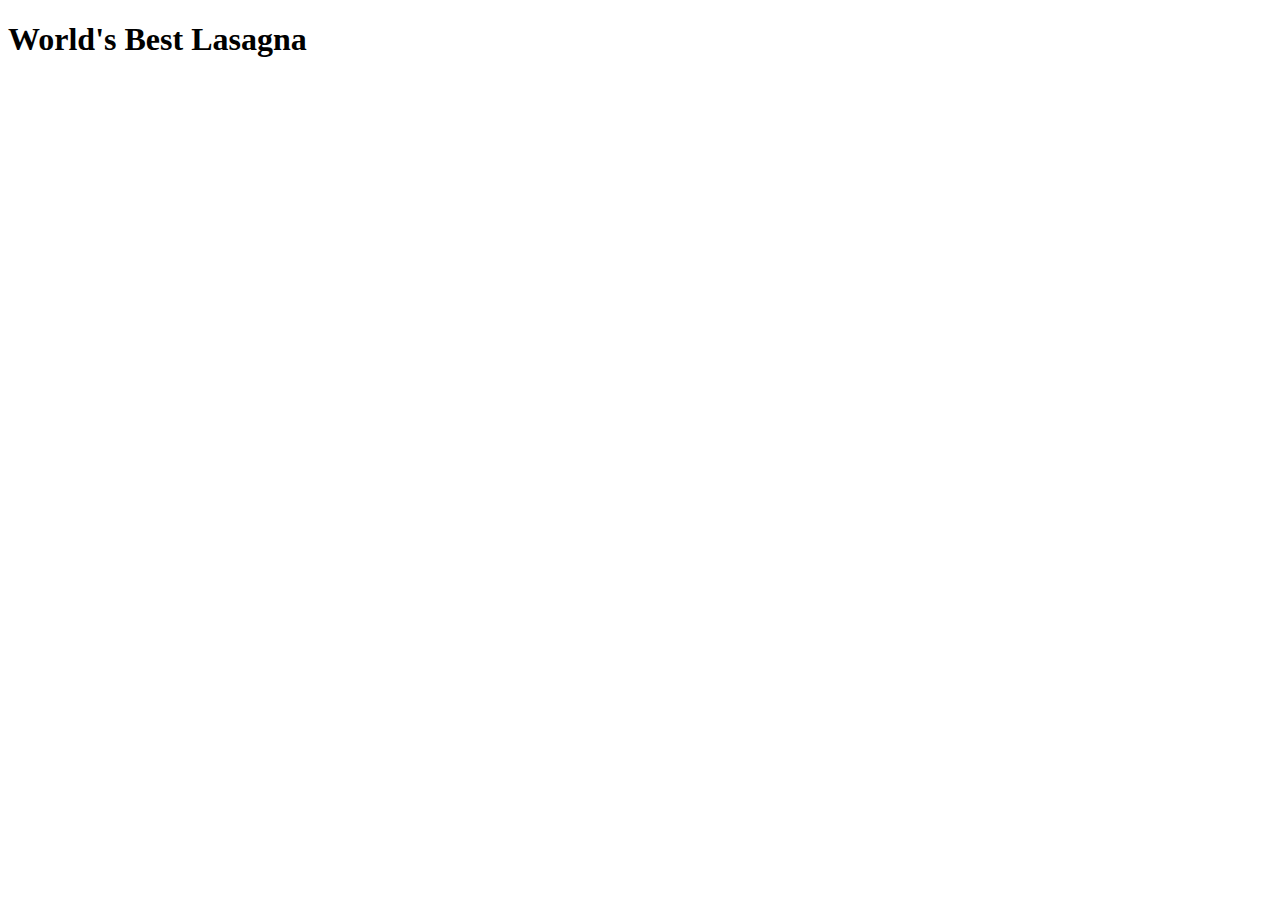
==== recipes/lasagna.html @ 0c5dee88 "Add All Recipes Homepage and World's Best Lasagna Recipe Page" ====
<!DOCTYPE html>
<html lang="en">
<head>
    <meta charset="UTF-8">
    <meta name="viewport" content="width=device-width, initial-scale=1.0">
    <title>World's Best Lasagna</title>
</head>
<body>
    <h1>World's Best Lasagna</h1>
</body>
</html>
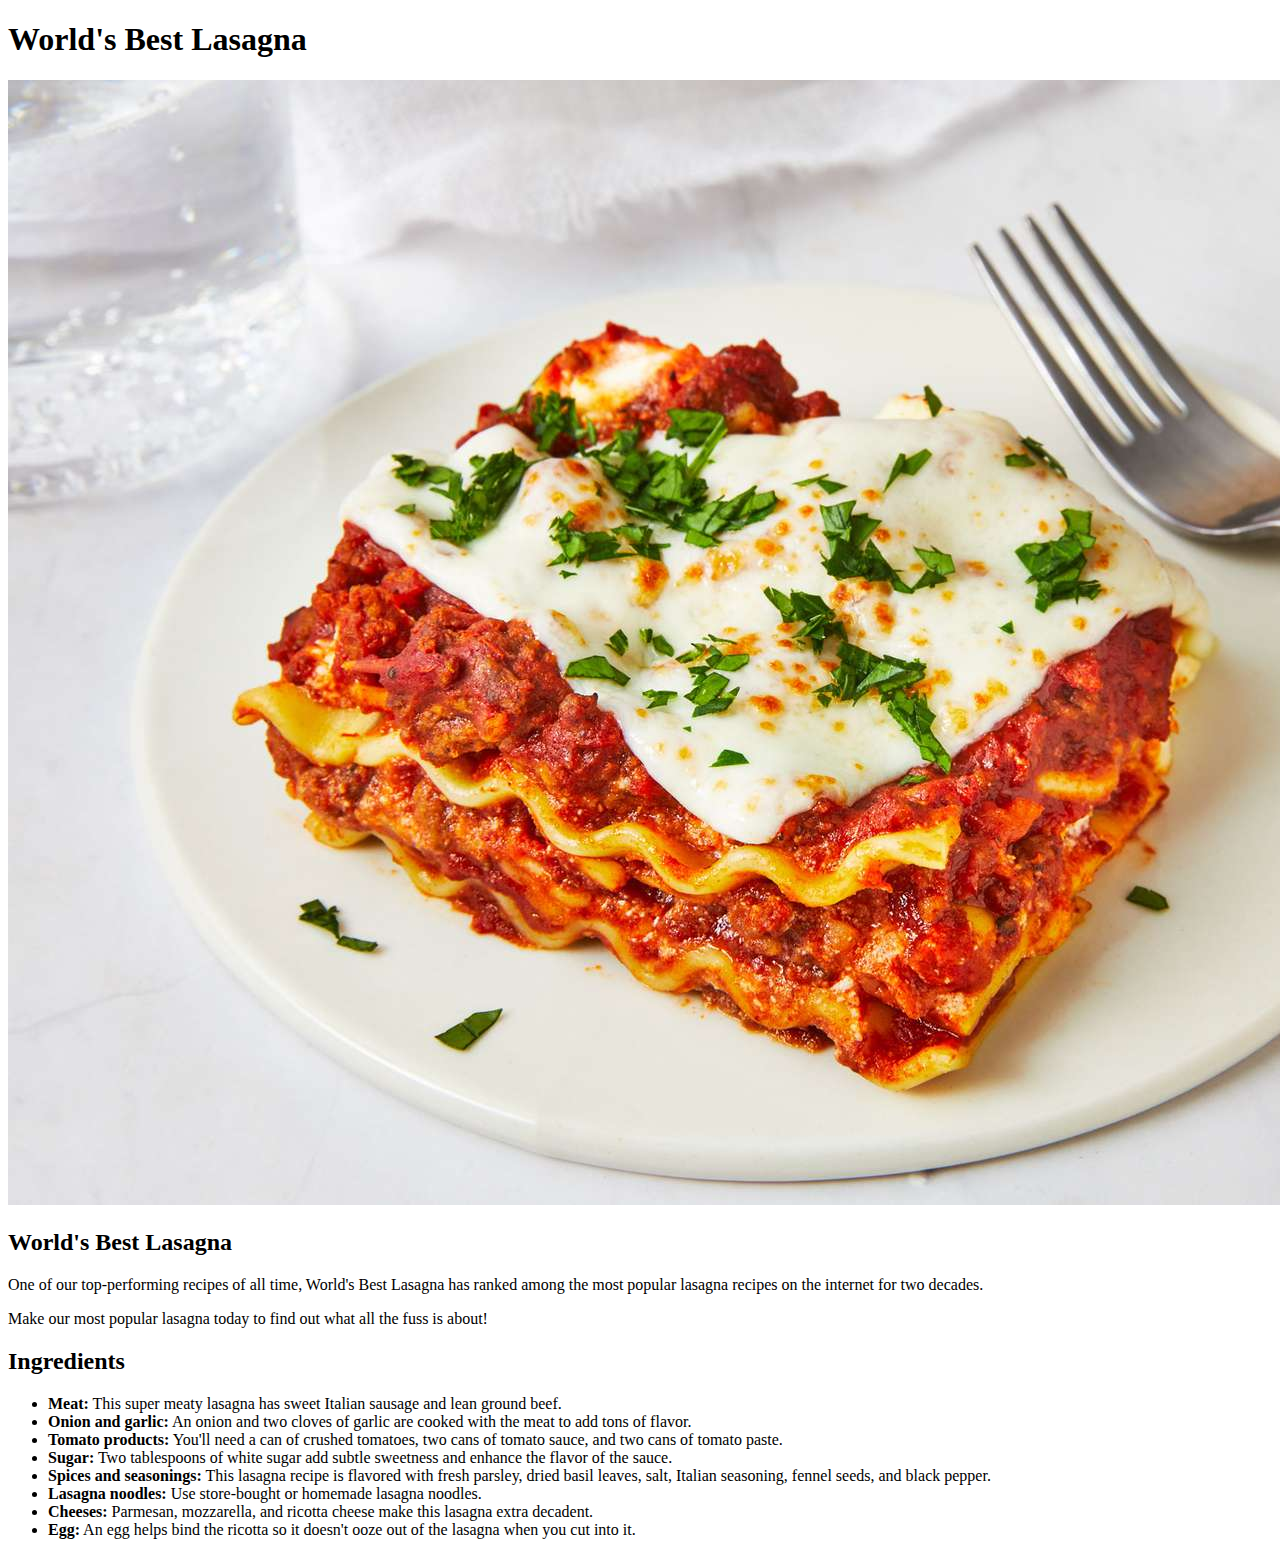
==== commit 61152751: "Add lasagna.jpg, World's Best Lasagna description and Ingredients list to lasagna.html" ====
--- a/recipes/lasagna.html
+++ b/recipes/lasagna.html
@@ -7,5 +7,20 @@
 </head>
 <body>
     <h1>World's Best Lasagna</h1>
+    <img src="../images/lasagna.jpg" alt="World's Best Lasagna">
+    <h2>World's Best Lasagna</h2>
+    <p>One of our top-performing recipes of all time, World's Best Lasagna has ranked among the most popular lasagna recipes on the internet for two decades.</p>
+    <p>Make our most popular lasagna today to find out what all the fuss is about!</p>
+    <h2>Ingredients</h2>
+    <ul>
+        <li><strong>Meat:</strong> This super meaty lasagna has sweet Italian sausage and lean ground beef.</li>
+        <li><strong>Onion and garlic:</strong> An onion and two cloves of garlic are cooked with the meat to add tons of flavor.</li>
+        <li><strong>Tomato products:</strong> You'll need a can of crushed tomatoes, two cans of tomato sauce, and two cans of tomato paste.</li>
+        <li><strong>Sugar:</strong> Two tablespoons of white sugar add subtle sweetness and enhance the flavor of the sauce.</li>
+        <li><strong>Spices and seasonings:</strong> This lasagna recipe is flavored with fresh parsley, dried basil leaves, salt, Italian seasoning, fennel seeds, and black pepper.</li>
+        <li><strong>Lasagna noodles:</strong> Use store-bought or homemade lasagna noodles.</li>
+        <li><strong>Cheeses:</strong> Parmesan, mozzarella, and ricotta cheese make this lasagna extra decadent.</li>
+        <li><strong>Egg:</strong> An egg helps bind the ricotta so it doesn't ooze out of the lasagna when you cut into it.</li>
+    </ul>
 </body>
 </html>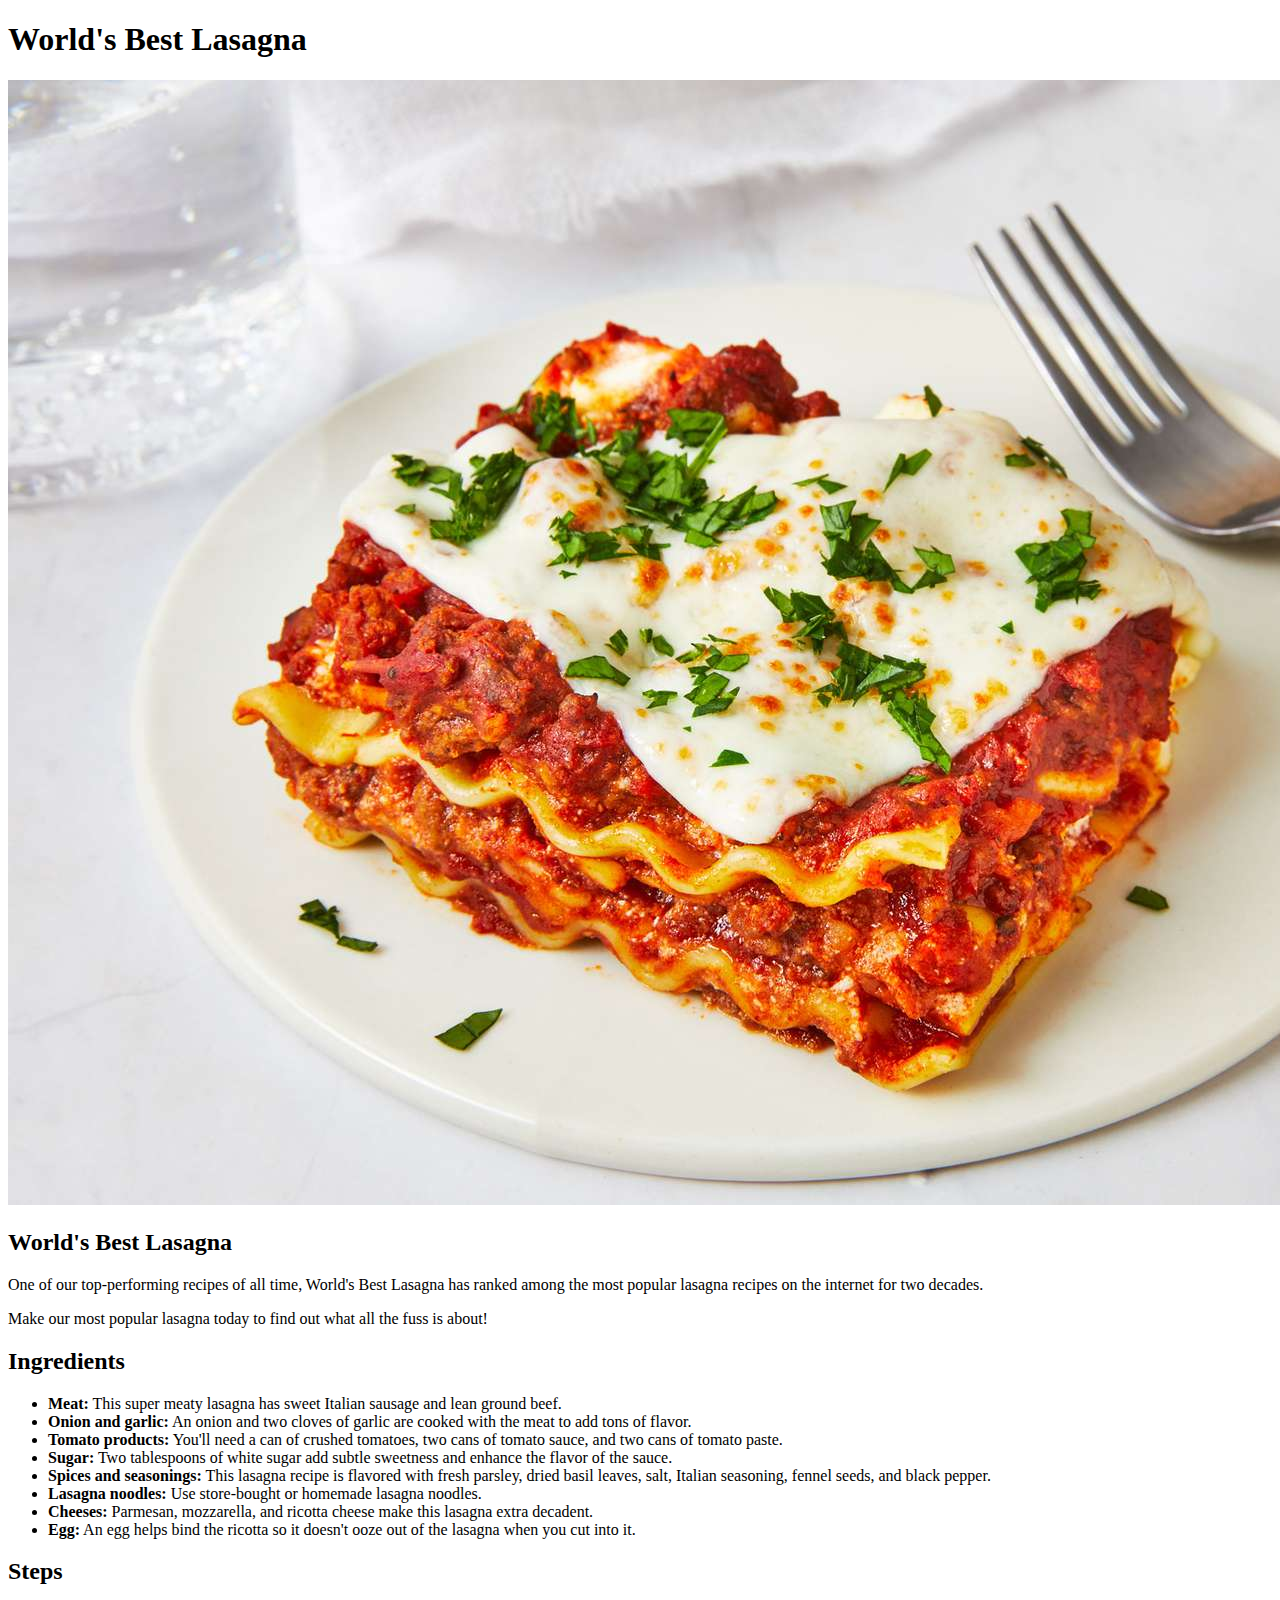
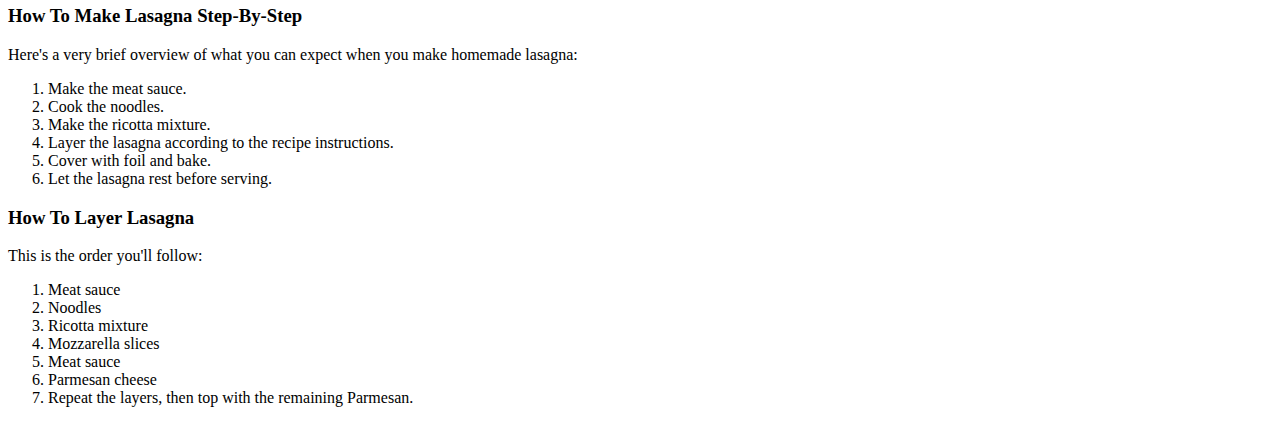
==== commit 67f96668: "Add Steps to lasagna.html" ====
--- a/recipes/lasagna.html
+++ b/recipes/lasagna.html
@@ -22,5 +22,27 @@
         <li><strong>Cheeses:</strong> Parmesan, mozzarella, and ricotta cheese make this lasagna extra decadent.</li>
         <li><strong>Egg:</strong> An egg helps bind the ricotta so it doesn't ooze out of the lasagna when you cut into it.</li>
     </ul>
+    <h2>Steps</h2>
+    <h3>How To Make Lasagna Step-By-Step</h3>
+    <p>Here's a very brief overview of what you can expect when you make homemade lasagna:</p>
+    <ol>
+        <li>Make the meat sauce.</li>
+        <li>Cook the noodles.</li>
+        <li>Make the ricotta mixture.</li>
+        <li>Layer the lasagna according to the recipe instructions.</li>
+        <li>Cover with foil and bake.</li>
+        <li>Let the lasagna rest before serving.</li>
+    </ol>
+    <h3>How To Layer Lasagna</h3>
+    <p>This is the order you'll follow:</p>
+    <ol>
+        <li>Meat sauce</li>
+        <li>Noodles</li>
+        <li>Ricotta mixture</li>
+        <li>Mozzarella slices</li>
+        <li>Meat sauce</li>
+        <li>Parmesan cheese</li>
+        <li>Repeat the layers, then top with the remaining Parmesan.</li>
+    </ol>
 </body>
 </html>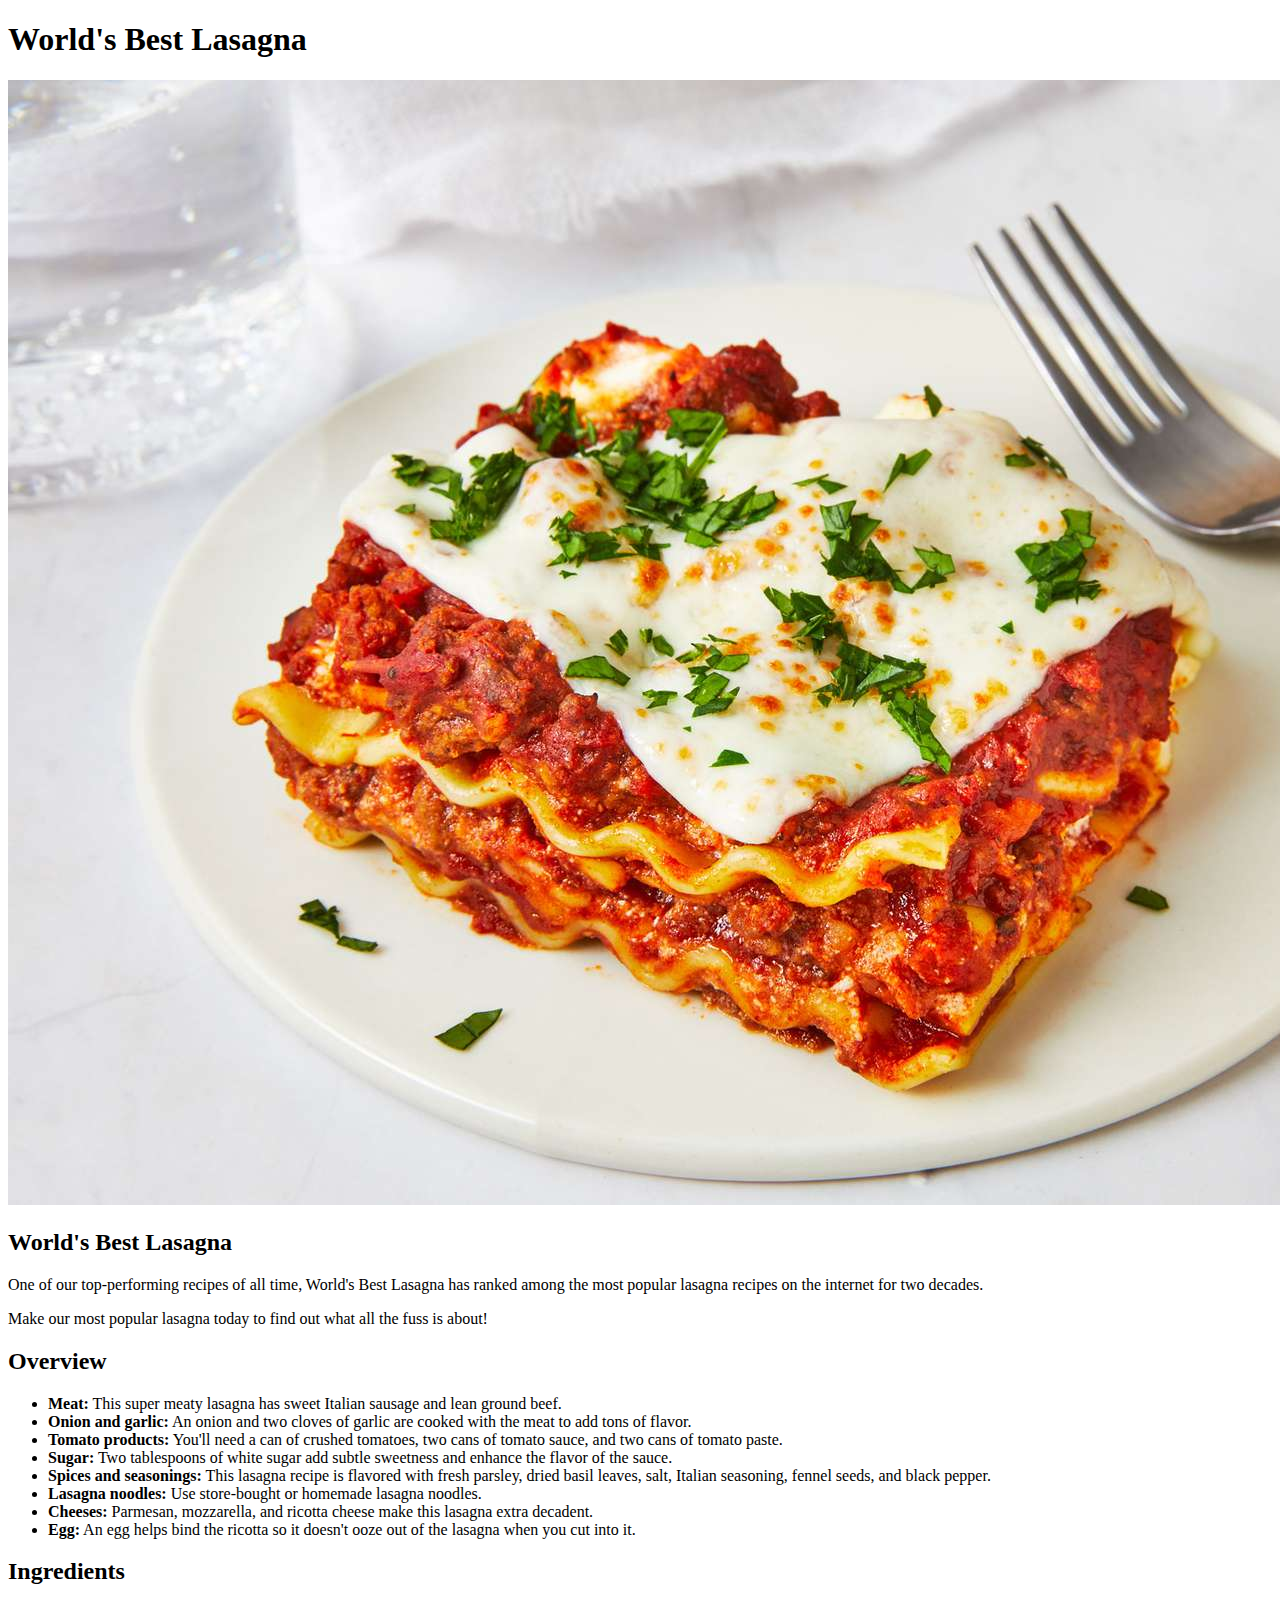
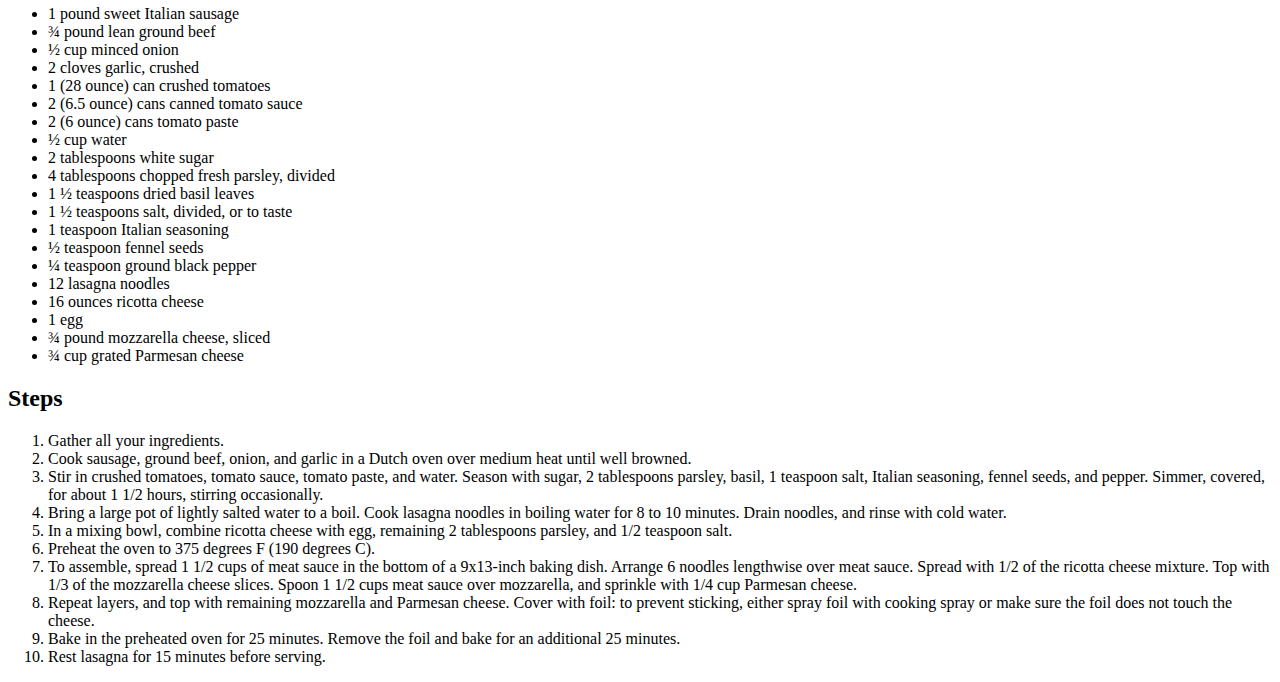
==== commit c59817c4: "Rebuild lasagna.html to fit the overall recipe structre of heading, description, ingredients and ste" ====
--- a/recipes/lasagna.html
+++ b/recipes/lasagna.html
@@ -11,7 +11,7 @@
     <h2>World's Best Lasagna</h2>
     <p>One of our top-performing recipes of all time, World's Best Lasagna has ranked among the most popular lasagna recipes on the internet for two decades.</p>
     <p>Make our most popular lasagna today to find out what all the fuss is about!</p>
-    <h2>Ingredients</h2>
+    <h2>Overview</h2>
     <ul>
         <li><strong>Meat:</strong> This super meaty lasagna has sweet Italian sausage and lean ground beef.</li>
         <li><strong>Onion and garlic:</strong> An onion and two cloves of garlic are cooked with the meat to add tons of flavor.</li>
@@ -22,27 +22,41 @@
         <li><strong>Cheeses:</strong> Parmesan, mozzarella, and ricotta cheese make this lasagna extra decadent.</li>
         <li><strong>Egg:</strong> An egg helps bind the ricotta so it doesn't ooze out of the lasagna when you cut into it.</li>
     </ul>
+    <h2>Ingredients</h2>
+    <ul>
+        <li>1 pound sweet Italian sausage</li>
+        <li>¾ pound lean ground beef</li>
+        <li>½ cup minced onion</li>
+        <li>2 cloves garlic, crushed</li>
+        <li>1 (28 ounce) can crushed tomatoes</li>
+        <li>2 (6.5 ounce) cans canned tomato sauce</li>
+        <li>2 (6 ounce) cans tomato paste</li>
+        <li>½ cup water</li>
+        <li>2 tablespoons white sugar</li>
+        <li>4 tablespoons chopped fresh parsley, divided</li>
+        <li>1 ½ teaspoons dried basil leaves</li>
+        <li>1 ½ teaspoons salt, divided, or to taste</li>
+        <li>1 teaspoon Italian seasoning</li>
+        <li>½ teaspoon fennel seeds</li>
+        <li>¼ teaspoon ground black pepper</li>
+        <li>12 lasagna noodles</li>
+        <li>16 ounces ricotta cheese</li>
+        <li>1 egg</li>
+        <li>¾ pound mozzarella cheese, sliced</li>
+        <li>¾ cup grated Parmesan cheese</li>
+    </ul>
     <h2>Steps</h2>
-    <h3>How To Make Lasagna Step-By-Step</h3>
-    <p>Here's a very brief overview of what you can expect when you make homemade lasagna:</p>
     <ol>
-        <li>Make the meat sauce.</li>
-        <li>Cook the noodles.</li>
-        <li>Make the ricotta mixture.</li>
-        <li>Layer the lasagna according to the recipe instructions.</li>
-        <li>Cover with foil and bake.</li>
-        <li>Let the lasagna rest before serving.</li>
-    </ol>
-    <h3>How To Layer Lasagna</h3>
-    <p>This is the order you'll follow:</p>
-    <ol>
-        <li>Meat sauce</li>
-        <li>Noodles</li>
-        <li>Ricotta mixture</li>
-        <li>Mozzarella slices</li>
-        <li>Meat sauce</li>
-        <li>Parmesan cheese</li>
-        <li>Repeat the layers, then top with the remaining Parmesan.</li>
+        <li>Gather all your ingredients.</li>
+        <li>Cook sausage, ground beef, onion, and garlic in a Dutch oven over medium heat until well browned.</li>
+        <li>Stir in crushed tomatoes, tomato sauce, tomato paste, and water. Season with sugar, 2 tablespoons parsley, basil, 1 teaspoon salt, Italian seasoning, fennel seeds, and pepper. Simmer, covered, for about 1 1/2 hours, stirring occasionally.</li>
+        <li>Bring a large pot of lightly salted water to a boil. Cook lasagna noodles in boiling water for 8 to 10 minutes. Drain noodles, and rinse with cold water.</li>
+        <li>In a mixing bowl, combine ricotta cheese with egg, remaining 2 tablespoons parsley, and 1/2 teaspoon salt.</li>
+        <li>Preheat the oven to 375 degrees F (190 degrees C).</li>
+        <li>To assemble, spread 1 1/2 cups of meat sauce in the bottom of a 9x13-inch baking dish. Arrange 6 noodles lengthwise over meat sauce. Spread with 1/2 of the ricotta cheese mixture. Top with 1/3 of the mozzarella cheese slices. Spoon 1 1/2 cups meat sauce over mozzarella, and sprinkle with 1/4 cup Parmesan cheese.</li>
+        <li>Repeat layers, and top with remaining mozzarella and Parmesan cheese. Cover with foil: to prevent sticking, either spray foil with cooking spray or make sure the foil does not touch the cheese.</li>
+        <li>Bake in the preheated oven for 25 minutes. Remove the foil and bake for an additional 25 minutes.</li>
+        <li>Rest lasagna for 15 minutes before serving.</li>
     </ol>
 </body>
 </html>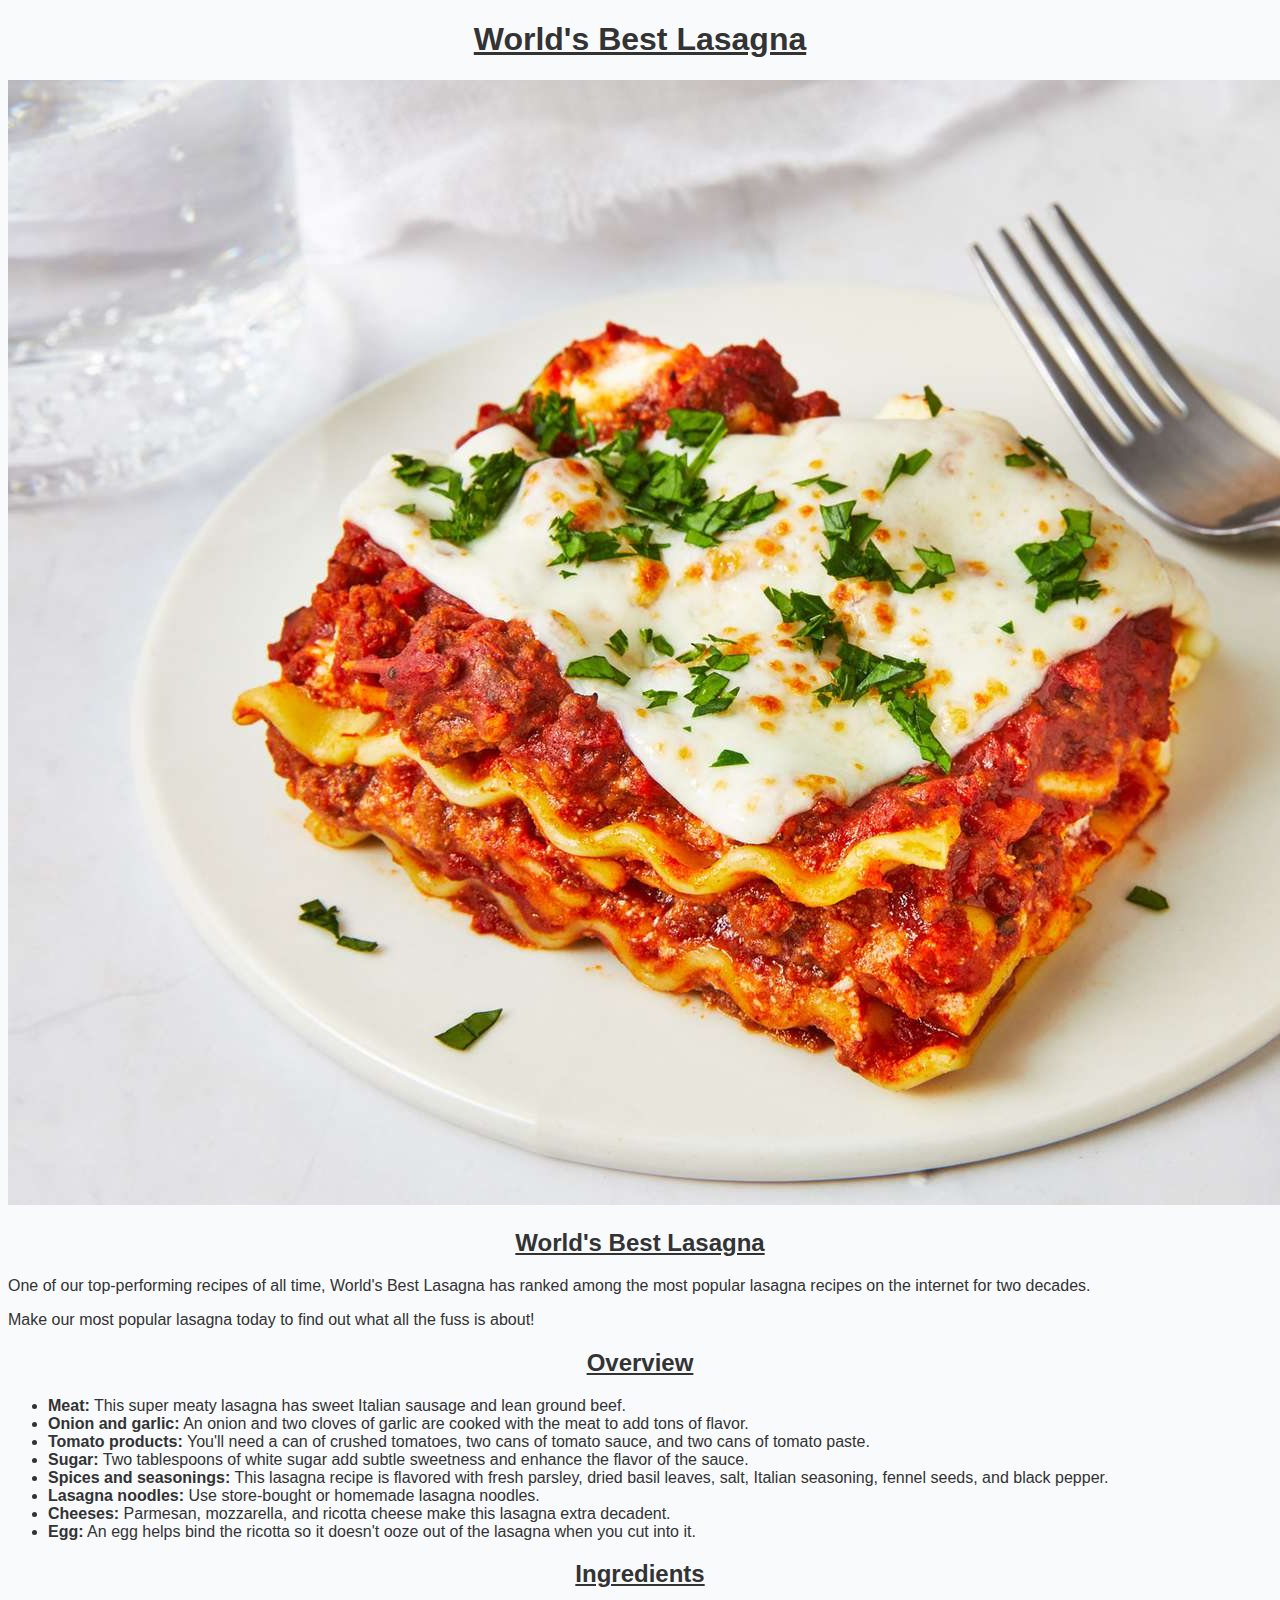
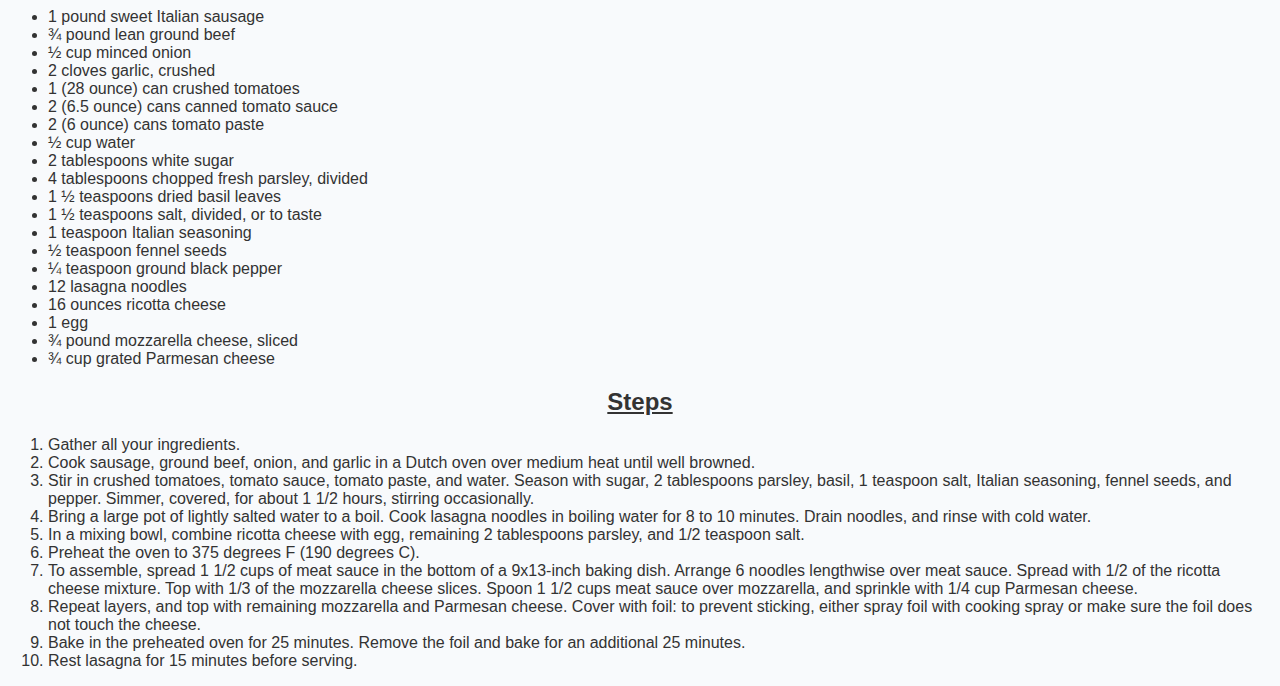
==== commit 71ebef19: "Add styles.css: change Header style and general font-family, background-color and color" ====
--- a/recipes/lasagna.html
+++ b/recipes/lasagna.html
@@ -1,6 +1,7 @@
 <!DOCTYPE html>
 <html lang="en">
 <head>
+    <link rel="stylesheet" href="../styles.css" />
     <meta charset="UTF-8">
     <meta name="viewport" content="width=device-width, initial-scale=1.0">
     <title>World's Best Lasagna</title>
--- a/styles.css
+++ b/styles.css
@@ -0,0 +1,15 @@
+* {
+    font-family: Verdana, Geneva, Tahoma, sans-serif;
+    background-color: #f8fafc;
+    color: #333333
+}
+
+h1,
+h2,
+h3,
+h4,
+h5,
+h6 {
+    text-align: center;
+    text-decoration: underline;
+}